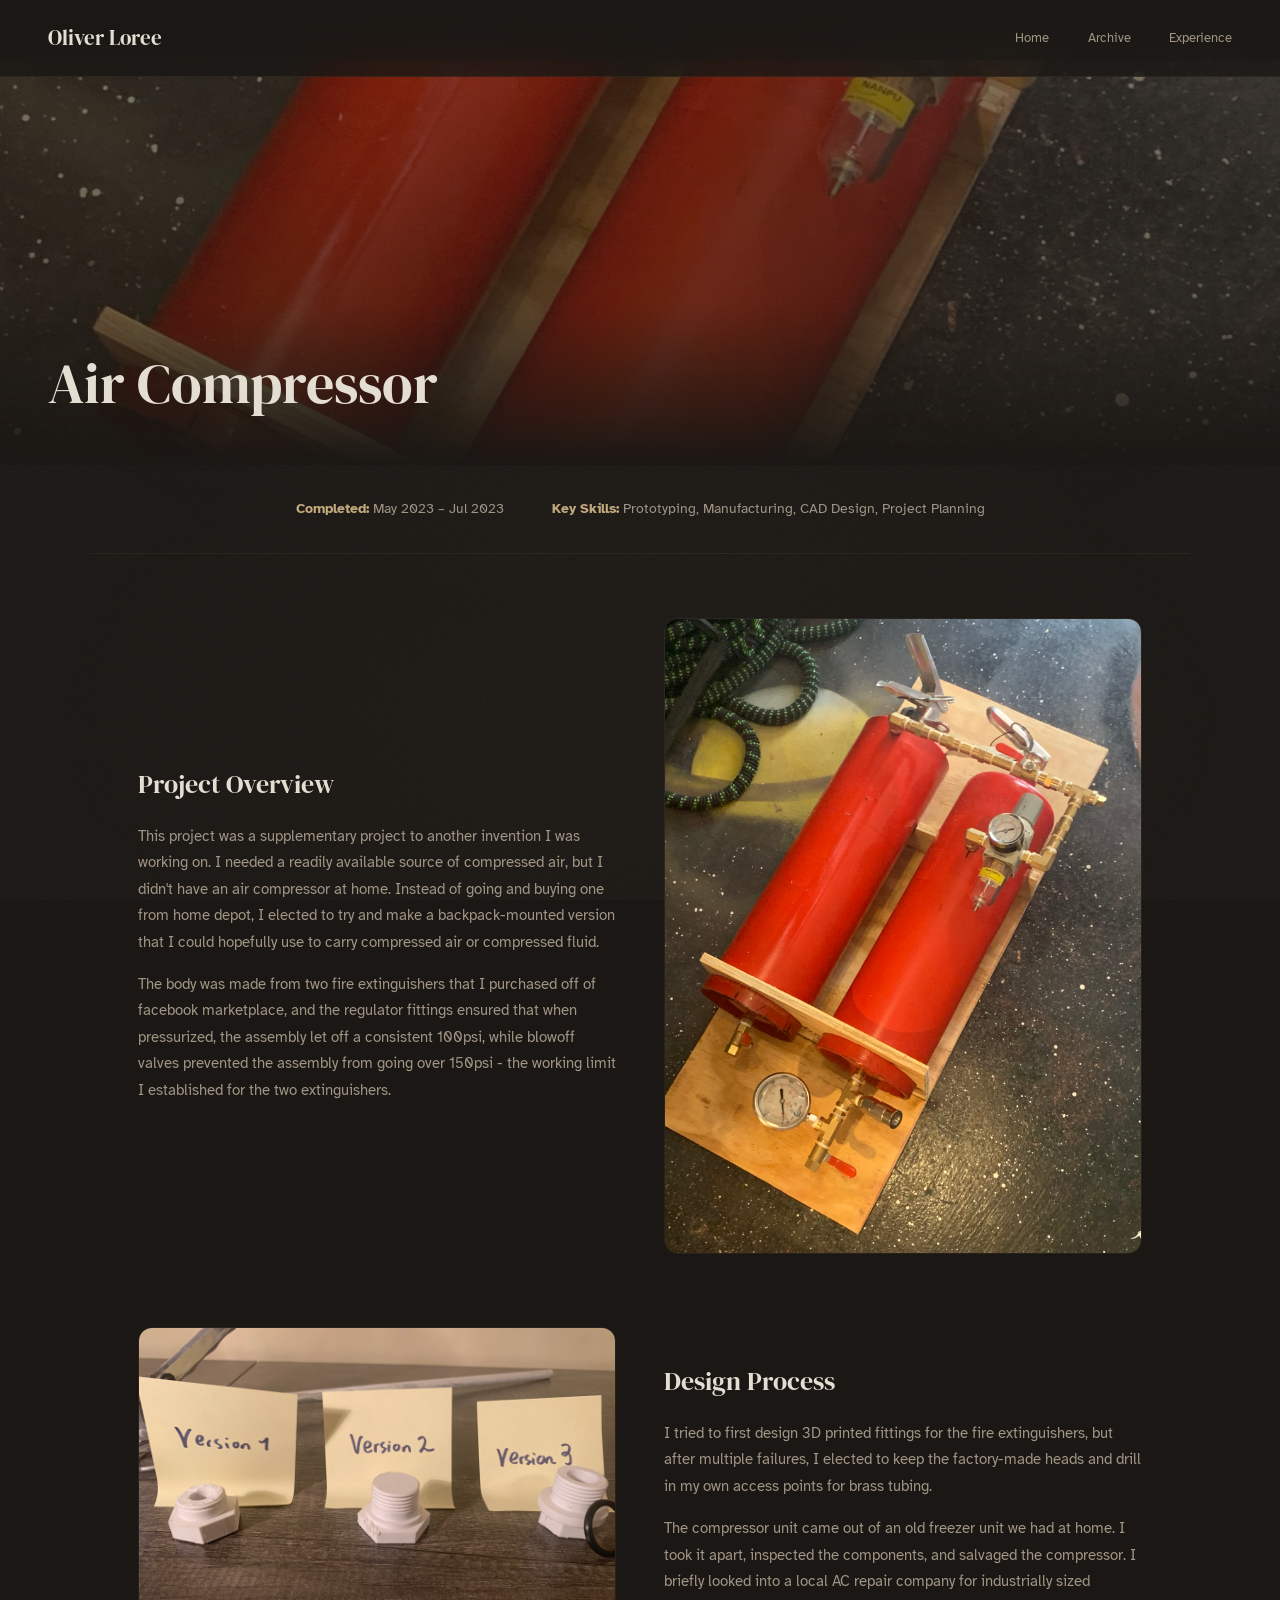
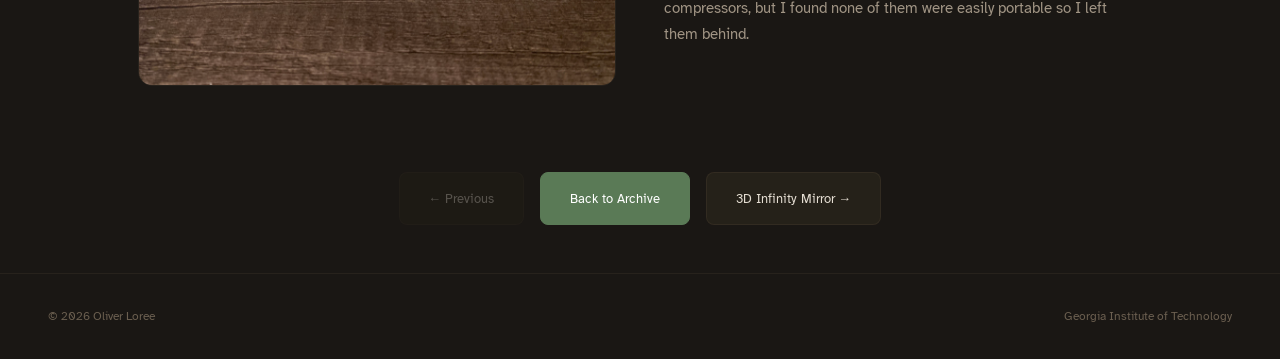
==== p1.html @ 001037d1 "upload site files" ====
<!DOCTYPE html>
<html lang="en">
<head>
<meta charset="UTF-8">
<meta name="viewport" content="width=device-width, initial-scale=1.0">
<title>Air Compressor — Oliver Loree</title>
<link href="https://fonts.googleapis.com/css2?family=DM+Serif+Display:ital@0;1&family=Atkinson+Hyperlegible:wght@400;700&display=swap" rel="stylesheet">
<link rel="stylesheet" href="shared.css">
</head>
<body>

<div class="bg-simple"></div>
<div class="noise"></div>

<div class="nav-overlay" id="navOverlay"></div>
<nav class="site-nav">
  <a href="index.html" class="nav-logo">Oliver Loree</a>
  <button class="nav-toggle" id="navToggle" aria-label="Menu"><span></span><span></span><span></span></button>
  <div class="nav-links" id="navLinks">
    <a href="index.html">Home</a>
    <a href="archive.html">Archive</a>
    <a href="experience.html">Experience</a>
  </div>
</nav>

<div class="project-page">

  <div class="project-hero">
    <img src="pictures/p1/p1_hero.jpg" alt="Air Compressor" id="heroImage">
    <h1 class="project-hero-title" id="heroTitle">Air Compressor</h1>
  </div>

  <div class="project-meta" id="projectMeta">
    <div><strong>Completed:</strong> May 2023 – Jul 2023</div>
    <div><strong>Key Skills:</strong> Prototyping, Manufacturing, CAD Design, Project Planning</div>
  </div>

  <div class="project-container">

    <div class="text-image-section reveal">
      <div class="text-content">
        <h2>Project Overview</h2>
        <p>This project was a supplementary project to another invention I was working on. I needed a readily available source of compressed air, but I didn't have an air compressor at home. Instead of going and buying one from home depot, I elected to try and make a backpack-mounted version that I could hopefully use to carry compressed air or compressed fluid.</p>
        <p>The body was made from two fire extinguishers that I purchased off of facebook marketplace, and the regulator fittings ensured that when pressurized, the assembly let off a consistent 100psi, while blowoff valves prevented the assembly from going over 150psi - the working limit I established for the two extinguishers.</p>
      </div>
      <div class="image-content">
        <img src="pictures/p1/p1_hero.jpg" alt="Air Compressor Overview">
      </div>
    </div>

    <div class="text-image-section reveal">
      <div class="image-content">
        <img src="pictures/p1/p1_prototype.jpg" alt="Prototype">
      </div>
      <div class="text-content">
        <h2>Design Process</h2>
        <p>I tried to first design 3D printed fittings for the fire extinguishers, but after multiple failures, I elected to keep the factory-made heads and drill in my own access points for brass tubing.</p>
        <p>The compressor unit came out of an old freezer unit we had at home. I took it apart, inspected the components, and salvaged the compressor. I briefly looked into a local AC repair company for industrially sized compressors, but I found none of them were easily portable so I left them behind.</p>
      </div>
    </div>

    <div class="project-nav" id="navButtons"></div>
  </div>
</div>

<footer class="site-footer">
  <span>&copy; 2026 Oliver Loree</span>
  <span>Georgia Institute of Technology</span>
</footer>

<script src="values.js"></script>
<script src="shared.js"></script>
<script>
  const CURRENT_PROJECT_ID = 1;
  const currentProject = getProjectById(CURRENT_PROJECT_ID);
  const adj = getAdjacentProjects(CURRENT_PROJECT_ID);
  if (currentProject) {
    document.getElementById('heroTitle').textContent = currentProject.name;
    document.title = `${currentProject.name} — Oliver Loree`;
  }
  const nav = document.getElementById('navButtons');
  let h = '';
  if (adj.previous) h += `<a href="${adj.previous.link}" class="btn">← ${adj.previous.name}</a>`;
  else h += `<button class="btn" disabled>← Previous</button>`;
  h += `<a href="archive.html" class="btn primary">Back to Archive</a>`;
  if (adj.next) h += `<a href="${adj.next.link}" class="btn">${adj.next.name} →</a>`;
  else h += `<button class="btn" disabled>Next →</button>`;
  nav.innerHTML = h;
</script>
</body>
</html>
---- shared.css ----
/* ═══════════════════════════════════════════
   SHARED STYLES — Oliver Loree Portfolio
   Dark earthy theme: browns, forest greens, tans
   ═══════════════════════════════════════════ */

*, *::before, *::after { margin: 0; padding: 0; box-sizing: border-box; }

:root {
  --bg-primary: #1a1714;
  --bg-secondary: #201d18;
  --bg-card: #252119;
  --bg-card-hover: #2c2720;
  --accent: #5a7a56;
  --accent-light: #7a9e74;
  --accent-glow: rgba(90, 122, 86, 0.12);
  --tan: #c4a97d;
  --tan-dim: rgba(196, 169, 125, 0.5);
  --tan-subtle: rgba(196, 169, 125, 0.08);
  --text-primary: #e4ddd2;
  --text-secondary: #a09484;
  --text-dim: #6b5f50;
  --border: rgba(196, 169, 125, 0.08);
  --border-hover: rgba(196, 169, 125, 0.18);
  --font-display: 'DM Serif Display', serif;
  --font-body: 'Atkinson Hyperlegible', sans-serif;
  --radius: 8px;
  --radius-lg: 14px;
}

html { scroll-behavior: smooth; }

body {
  background: var(--bg-primary);
  color: var(--text-primary);
  font-family: var(--font-body);
  font-weight: 400;
  line-height: 1.75;
  overflow-x: hidden;
  -webkit-font-smoothing: antialiased;
}

a { color: var(--accent-light); text-decoration: none; transition: color 0.3s; }
a:hover { color: var(--tan); }

/* ── BACKGROUND LAYERS (full version for landing/archive) ── */
.texture-bg {
  position: fixed; inset: 0; z-index: 0; pointer-events: none;
  background:
    radial-gradient(ellipse 50% 35% at 15% 8%, rgba(90,122,86,0.06), transparent),
    radial-gradient(ellipse 40% 30% at 85% 15%, rgba(196,169,125,0.04), transparent),
    radial-gradient(ellipse 55% 40% at 70% 75%, rgba(90,122,86,0.05), transparent),
    radial-gradient(ellipse 35% 25% at 25% 85%, rgba(160,130,90,0.04), transparent),
    radial-gradient(circle 600px at 50% 50%, rgba(30,27,22,0.8), transparent);
}
.topo-lines {
  position: fixed; inset: 0; z-index: 0; pointer-events: none; opacity: 0.025;
  background-image: url("data:image/svg+xml,%3Csvg width='600' height='600' xmlns='http://www.w3.org/2000/svg'%3E%3Cdefs%3E%3Cfilter id='t'%3E%3CfeTurbulence type='turbulence' baseFrequency='0.008' numOctaves='3' seed='3' stitchTiles='stitch' result='turb'/%3E%3CfeColorMatrix type='saturate' values='0' in='turb' result='gray'/%3E%3CfeComponentTransfer in='gray'%3E%3CfeFuncR type='discrete' tableValues='0 1 0 1 0 1 0 1 0 1'/%3E%3CfeFuncG type='discrete' tableValues='0 1 0 1 0 1 0 1 0 1'/%3E%3CfeFuncB type='discrete' tableValues='0 1 0 1 0 1 0 1 0 1'/%3E%3C/feComponentTransfer%3E%3C/filter%3E%3C/defs%3E%3Crect width='100%25' height='100%25' filter='url(%23t)'/%3E%3C/svg%3E");
  background-size: 600px 600px;
}
.noise {
  position: fixed; inset: 0; z-index: 1; pointer-events: none; opacity: 0.05;
  background-image: url("data:image/svg+xml,%3Csvg viewBox='0 0 512 512' xmlns='http://www.w3.org/2000/svg'%3E%3Cfilter id='n'%3E%3CfeTurbulence type='fractalNoise' baseFrequency='0.75' numOctaves='4' stitchTiles='stitch'/%3E%3C/filter%3E%3Crect width='100%25' height='100%25' filter='url(%23n)'/%3E%3C/svg%3E");
  background-repeat: repeat; background-size: 512px;
}
.vignette {
  position: fixed; inset: 0; z-index: 1; pointer-events: none;
  background: radial-gradient(ellipse 75% 70% at 50% 50%, transparent 50%, rgba(10,9,7,0.5) 100%);
}

/* ── SIMPLE BACKGROUND (project detail pages — just noise) ── */
.bg-simple {
  position: fixed; inset: 0; z-index: 0; pointer-events: none;
  background:
    radial-gradient(ellipse 60% 50% at 50% 20%, rgba(90,122,86,0.03), transparent),
    radial-gradient(ellipse 50% 40% at 50% 80%, rgba(196,169,125,0.02), transparent);
}

/* ── SCROLL REVEAL ── */
.reveal {
  opacity: 0; transform: translateY(30px);
  transition: opacity 0.9s cubic-bezier(0.22, 1, 0.36, 1), transform 0.9s cubic-bezier(0.22, 1, 0.36, 1);
}
.reveal.visible { opacity: 1; transform: translateY(0); }
.reveal-delay-1 { transition-delay: 0.12s; }
.reveal-delay-2 { transition-delay: 0.24s; }
.reveal-delay-3 { transition-delay: 0.36s; }
.reveal-delay-4 { transition-delay: 0.48s; }

/* ── NAV (shared across all pages) ── */
nav.site-nav {
  position: fixed; top: 0; width: 100%; z-index: 100;
  padding: 1.25rem clamp(1.5rem, 4vw, 3rem);
  display: flex; justify-content: space-between; align-items: center;
  background: rgba(26, 23, 20, 0.75);
  backdrop-filter: blur(24px);
  border-bottom: 1px solid var(--border);
  transition: padding 0.3s;
}
nav.site-nav.scrolled { padding: 0.8rem clamp(1.5rem, 4vw, 3rem); }

.nav-logo { font-family: var(--font-display); font-size: 1.3rem; color: var(--text-primary); text-decoration: none; }

.nav-links { display: flex; gap: clamp(1.2rem, 3vw, 2.5rem); }
.nav-links a { font-size: 0.82rem; color: var(--text-secondary); text-decoration: none; transition: color 0.3s; }
.nav-links a:hover { color: var(--tan); }

.nav-toggle {
  display: none; flex-direction: column; gap: 5px; cursor: pointer;
  background: none; border: none; padding: 4px;
}
.nav-toggle span { width: 22px; height: 1.5px; background: var(--text-primary); transition: all 0.3s; }
.nav-toggle.open span:nth-child(1) { transform: rotate(45deg) translate(4px, 4px); }
.nav-toggle.open span:nth-child(2) { opacity: 0; }
.nav-toggle.open span:nth-child(3) { transform: rotate(-45deg) translate(5px, -5px); }

@media (max-width: 640px) {
  .nav-toggle { display: flex; }
  .nav-links {
    position: fixed; top: 0; right: 0; width: min(280px, 75vw); height: 100vh;
    background: var(--bg-secondary); flex-direction: column;
    padding: 5rem 2rem 2rem; gap: 1.5rem;
    border-left: 1px solid var(--border);
    transform: translateX(100%); transition: transform 0.4s cubic-bezier(0.22, 1, 0.36, 1); z-index: 99;
  }
  .nav-links.open { transform: translateX(0); }
  .nav-links a { font-size: 1rem; }
  .nav-overlay {
    position: fixed; inset: 0; background: rgba(0,0,0,0.5); z-index: 98;
    opacity: 0; visibility: hidden; transition: all 0.3s;
  }
  .nav-overlay.open { opacity: 1; visibility: visible; }
}

/* ── SECTION HELPERS ── */
.section-label {
  font-size: 0.72rem; letter-spacing: 0.2em; text-transform: uppercase;
  color: var(--text-dim); margin-bottom: 0.75rem;
}
.section-title {
  font-family: var(--font-display); font-size: clamp(1.8rem, 3.5vw, 2.8rem);
  font-weight: 400; margin-bottom: 2rem; max-width: 600px;
}
.section-title em { font-style: italic; color: var(--accent-light); }

.section-divider { position: relative; z-index: 2; max-width: 1300px; margin: 0 auto; padding: 0 clamp(1.5rem, 4vw, 3rem); }
.section-divider hr { border: none; height: 1px; background: linear-gradient(to right, transparent, var(--border-hover), transparent); }

/* ── BUTTONS ── */
.btn {
  display: inline-flex; align-items: center; gap: 0.5rem;
  padding: 0.9rem 1.8rem; font-family: var(--font-body); font-size: 0.8rem;
  text-decoration: none; border: 1px solid var(--border); color: var(--text-primary);
  background: var(--bg-card); border-radius: var(--radius);
  transition: all 0.4s cubic-bezier(0.22, 1, 0.36, 1);
}
.btn:hover {
  border-color: var(--border-hover); background: var(--bg-card-hover);
  transform: translateY(-2px); box-shadow: 0 10px 30px rgba(0,0,0,0.25); color: var(--text-primary);
}
.btn.primary { background: var(--accent); border-color: var(--accent); color: #fff; }
.btn.primary:hover { background: #4e6d4a; box-shadow: 0 12px 36px var(--accent-glow); }

/* ── FOOTER ── */
footer.site-footer {
  position: relative; z-index: 2;
  padding: 2rem clamp(1.5rem, 4vw, 3rem);
  border-top: 1px solid var(--border);
  display: flex; justify-content: space-between; align-items: center;
  max-width: 1300px; margin: 0 auto; flex-wrap: wrap; gap: 0.5rem;
}
footer.site-footer span { font-size: 0.72rem; color: var(--text-dim); }

/* ═══════════════════════════════════════════
   PROJECT DETAIL PAGE STYLES
   ═══════════════════════════════════════════ */

.project-page { position: relative; z-index: 2; }

/* Hero banner */
.project-hero {
  position: relative; height: clamp(280px, 45vh, 450px); overflow: hidden;
  margin-top: 60px; /* clear fixed nav */
}
.project-hero img {
  width: 100%; height: 100%; object-fit: cover; opacity: 0.6;
  transition: transform 0.6s;
}
.project-hero::after {
  content: ''; position: absolute; inset: 0;
  background: linear-gradient(to top, var(--bg-primary) 0%, rgba(26,23,20,0.4) 40%, rgba(26,23,20,0.2) 100%);
}
.project-hero-title {
  position: absolute; bottom: 2rem; left: clamp(1.5rem, 4vw, 3rem); z-index: 2;
  font-family: var(--font-display); font-size: clamp(2rem, 4.5vw, 3.5rem);
  font-weight: 400; color: var(--text-primary); max-width: 700px;
}

/* Meta bar */
.project-meta {
  max-width: 1100px; margin: 0 auto;
  padding: 2rem clamp(1.5rem, 4vw, 3rem);
  display: flex; justify-content: center; gap: 3rem; flex-wrap: wrap;
  border-bottom: 1px solid var(--border);
  font-size: 0.85rem; color: var(--text-secondary);
}
.project-meta strong { color: var(--tan); }

/* Content container */
.project-container {
  max-width: 1100px; margin: 0 auto;
  padding: 0 clamp(1.5rem, 4vw, 3rem);
}

/* Text + Image sections */
.text-image-section {
  display: grid; grid-template-columns: 1fr 1fr;
  gap: clamp(1.5rem, 4vw, 3rem); align-items: center;
  margin: clamp(2.5rem, 5vw, 4rem) 0;
}
.text-content h2 {
  font-family: var(--font-display); font-size: clamp(1.2rem, 2vw, 1.6rem);
  font-weight: 400; margin-bottom: 1rem; color: var(--text-primary);
}
.text-content p {
  font-size: 0.92rem; color: var(--text-secondary); margin-bottom: 1rem; line-height: 1.8;
}
.image-content img {
  width: 100%; border-radius: var(--radius-lg);
  border: 1px solid var(--border); transition: transform 0.5s;
}
.image-content img:hover { transform: scale(1.02); }

/* Centered text */
.centered-text {
  max-width: 750px; margin: clamp(2.5rem, 5vw, 4rem) auto;
  text-align: center;
}
.centered-text h2 {
  font-family: var(--font-display); font-size: clamp(1.2rem, 2vw, 1.6rem);
  font-weight: 400; margin-bottom: 1rem;
}
.centered-text p {
  font-size: 0.92rem; color: var(--text-secondary); margin-bottom: 1rem; line-height: 1.8;
}

/* Three images row */
.three-images {
  display: grid; grid-template-columns: repeat(3, 1fr);
  gap: clamp(0.75rem, 2vw, 1.25rem);
  margin: clamp(2.5rem, 5vw, 4rem) 0;
}
.three-images img {
  width: 100%; border-radius: var(--radius);
  border: 1px solid var(--border); transition: transform 0.5s;
}
.three-images img:hover { transform: scale(1.03); }

/* Video */
.video-wrapper {
  max-width: 900px; margin: clamp(2rem, 4vw, 3rem) auto;
}
.video-wrapper video {
  width: 100%; border-radius: var(--radius-lg);
  border: 1px solid var(--border);
}

/* Nav buttons at bottom of project pages */
.project-nav {
  display: flex; justify-content: center; gap: 1rem;
  margin: clamp(3rem, 6vw, 5rem) 0 clamp(2rem, 4vw, 3rem);
  flex-wrap: wrap;
}
.project-nav .btn[disabled] { opacity: 0.3; cursor: not-allowed; pointer-events: none; }

/* ═══════════════════════════════════════════
   ARCHIVE PAGE STYLES
   ═══════════════════════════════════════════ */

.archive-header {
  position: relative; z-index: 2;
  padding: clamp(7rem, 14vh, 10rem) clamp(1.5rem, 4vw, 3rem) 2rem;
  max-width: 1300px; margin: 0 auto; text-align: center;
}
.archive-header h1 {
  font-family: var(--font-display); font-size: clamp(2.5rem, 5vw, 4rem);
  font-weight: 400; margin-bottom: 0.5rem;
}
.archive-header h1 em { font-style: italic; color: var(--accent-light); }

.archive-grid {
  position: relative; z-index: 2;
  max-width: 1300px; margin: 0 auto;
  padding: 2rem clamp(1.5rem, 4vw, 3rem);
  display: grid; grid-template-columns: repeat(auto-fill, minmax(320px, 1fr));
  gap: 1.75rem;
}

.archive-card {
  background: var(--bg-card); border: 1px solid var(--border);
  border-radius: var(--radius-lg); overflow: hidden;
  transition: all 0.5s cubic-bezier(0.22, 1, 0.36, 1); cursor: pointer;
  text-decoration: none; color: inherit; display: block;
}
.archive-card:hover {
  border-color: var(--border-hover); transform: translateY(-5px);
  box-shadow: 0 24px 50px rgba(0,0,0,0.35); color: inherit;
}

.archive-card-image {
  aspect-ratio: 4/3; overflow: hidden; position: relative;
}
.archive-card-image img {
  width: 100%; height: 100%; object-fit: cover; opacity: 0.8;
  transition: transform 0.6s;
}
.archive-card:hover .archive-card-image img { transform: scale(1.05); }

.archive-card-body { padding: 1.5rem 1.75rem; }
.archive-card-body h3 {
  font-family: var(--font-display); font-size: 1.15rem; font-weight: 400;
  margin-bottom: 0.4rem;
}
.archive-card-date { font-size: 0.72rem; color: var(--text-dim); margin-bottom: 0.75rem; }
.archive-card-body p { font-size: 0.82rem; color: var(--text-secondary); line-height: 1.65; }

.archive-card-tags { display: flex; flex-wrap: wrap; gap: 0.4rem; margin-top: 0.9rem; }
.archive-card-tag {
  font-size: 0.62rem; letter-spacing: 0.06em; text-transform: uppercase;
  padding: 0.25rem 0.6rem; background: var(--tan-subtle); color: var(--tan-dim);
  border-radius: 4px; transition: all 0.3s;
}
.archive-card:hover .archive-card-tag { background: rgba(196,169,125,0.12); color: var(--tan); }

/* ═══════════════════════════════════════════
   EXPERIENCE PAGE STYLES
   ═══════════════════════════════════════════ */

.experience-grid {
  position: relative; z-index: 2;
  max-width: 1300px; margin: 0 auto;
  padding: 2rem clamp(1.5rem, 4vw, 3rem);
  display: grid; grid-template-columns: repeat(auto-fill, minmax(320px, 1fr));
  gap: 1.75rem;
}

.experience-card {
  background: var(--bg-card); border: 1px solid var(--border);
  border-radius: var(--radius-lg); overflow: hidden;
  transition: all 0.5s cubic-bezier(0.22, 1, 0.36, 1);
}
.experience-card:hover {
  border-color: var(--border-hover); transform: translateY(-4px);
  box-shadow: 0 20px 40px rgba(0,0,0,0.3);
}

.experience-card-image {
  aspect-ratio: 4/3; overflow: hidden; position: relative; background: var(--bg-secondary);
}
.experience-card-image img { width: 100%; height: 100%; object-fit: cover; opacity: 0.7; }
.experience-card-image .placeholder {
  width: 100%; height: 100%; display: flex; align-items: center; justify-content: center;
  font-family: var(--font-display); font-size: 3rem; color: var(--text-dim); opacity: 0.3;
}
.experience-card-overlay {
  position: absolute; bottom: 0; left: 0; right: 0; padding: 1.25rem;
  background: linear-gradient(to top, rgba(26,23,20,0.95), transparent);
}
.experience-card-overlay h3 { font-family: var(--font-display); font-size: 1.15rem; font-weight: 400; }
.experience-card-overlay .role { font-size: 0.82rem; color: var(--tan); font-style: italic; }
.experience-card-overlay .dates { font-size: 0.72rem; color: var(--text-dim); }

.experience-card-body {
  padding: 1.25rem 1.5rem; border-top: 1px solid var(--border);
  font-size: 0.85rem; color: var(--text-secondary); line-height: 1.65;
}
.experience-card-body ul { margin-top: 0.6rem; padding-left: 1rem; }
.experience-card-body li { margin-bottom: 0.3rem; }

/* Two images row */
.two-images {
  display: grid; grid-template-columns: repeat(2, 1fr);
  gap: clamp(0.75rem, 2vw, 1.25rem);
  margin: clamp(2.5rem, 5vw, 4rem) 0;
}
.two-images img {
  width: 100%; border-radius: var(--radius);
  border: 1px solid var(--border); transition: transform 0.5s;
}
.two-images img:hover { transform: scale(1.03); }

/* Two images — taller / full-bleed variant */
.two-images-full {
  display: grid; grid-template-columns: 1fr 1fr;
  gap: clamp(1rem, 2.5vw, 1.75rem);
  margin: clamp(2.5rem, 5vw, 4rem) 0;
}
.two-images-full img {
  width: 100%; height: 420px; object-fit: cover;
  border-radius: var(--radius); border: 1px solid var(--border);
  transition: transform 0.5s;
}
.two-images-full img:hover { transform: scale(1.03); }

/* ── RESPONSIVE ── */
@media (max-width: 700px) {
  .text-image-section { grid-template-columns: 1fr; }
  .three-images { grid-template-columns: 1fr; }
  .two-images { grid-template-columns: 1fr; }
  .two-images-full { grid-template-columns: 1fr; }
  .two-images-full img { height: auto; }
  .archive-grid { grid-template-columns: 1fr; }
  .experience-grid { grid-template-columns: 1fr; }
}
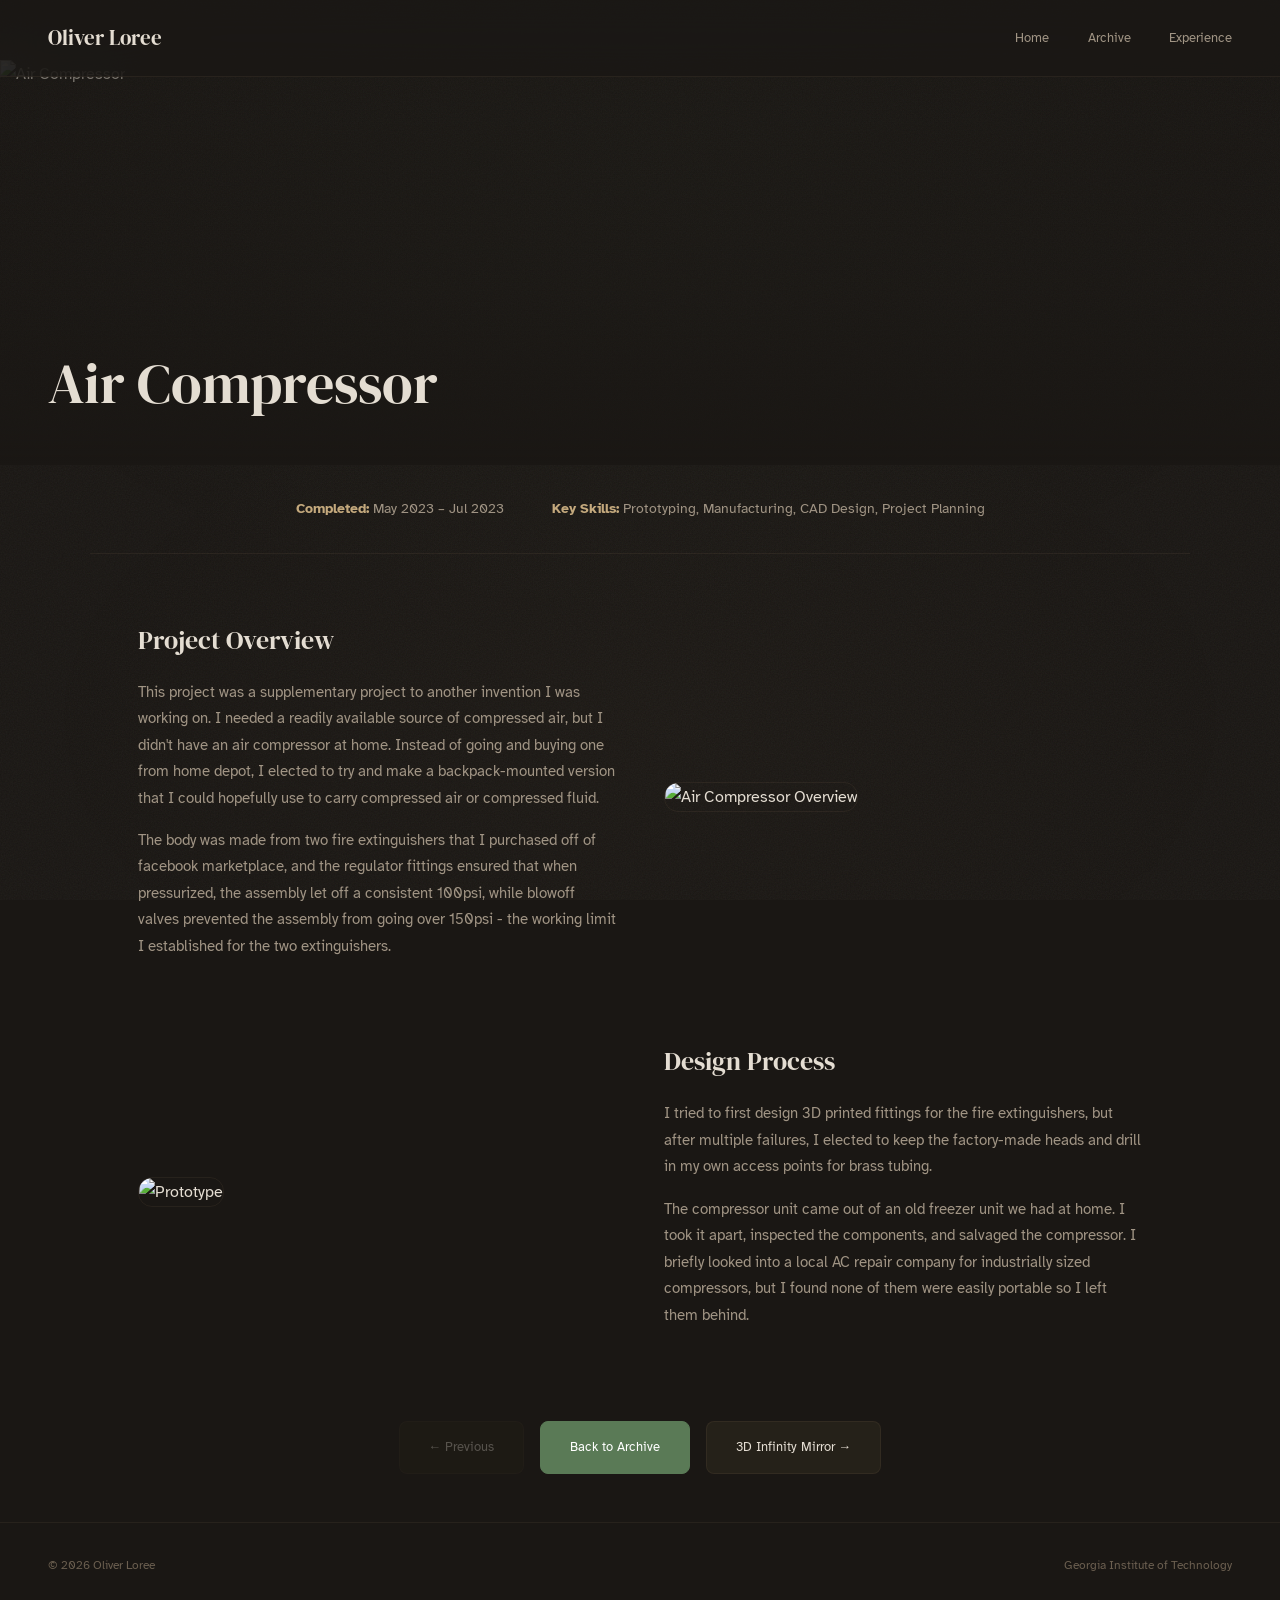
==== commit 6ec196c9: "portfolio redesign" ====
--- a/p1.html
+++ b/p1.html
@@ -26,7 +26,7 @@
 <div class="project-page">
 
   <div class="project-hero">
-    <img src="pictures/p1/p1_hero.jpg" alt="Air Compressor" id="heroImage">
+    <img src="https://pub-c94488256fcd4c54ba252c6fe9ad300d.r2.dev/pictures/p1/p1_hero.jpg" alt="Air Compressor" id="heroImage">
     <h1 class="project-hero-title" id="heroTitle">Air Compressor</h1>
   </div>
 
@@ -44,13 +44,13 @@
         <p>The body was made from two fire extinguishers that I purchased off of facebook marketplace, and the regulator fittings ensured that when pressurized, the assembly let off a consistent 100psi, while blowoff valves prevented the assembly from going over 150psi - the working limit I established for the two extinguishers.</p>
       </div>
       <div class="image-content">
-        <img src="pictures/p1/p1_hero.jpg" alt="Air Compressor Overview">
+        <img src="https://pub-c94488256fcd4c54ba252c6fe9ad300d.r2.dev/pictures/p1/p1_hero.jpg" alt="Air Compressor Overview">
       </div>
     </div>
 
     <div class="text-image-section reveal">
       <div class="image-content">
-        <img src="pictures/p1/p1_prototype.jpg" alt="Prototype">
+        <img src="https://pub-c94488256fcd4c54ba252c6fe9ad300d.r2.dev/pictures/p1/p1_prototype.jpg" alt="Prototype">
       </div>
       <div class="text-content">
         <h2>Design Process</h2>
